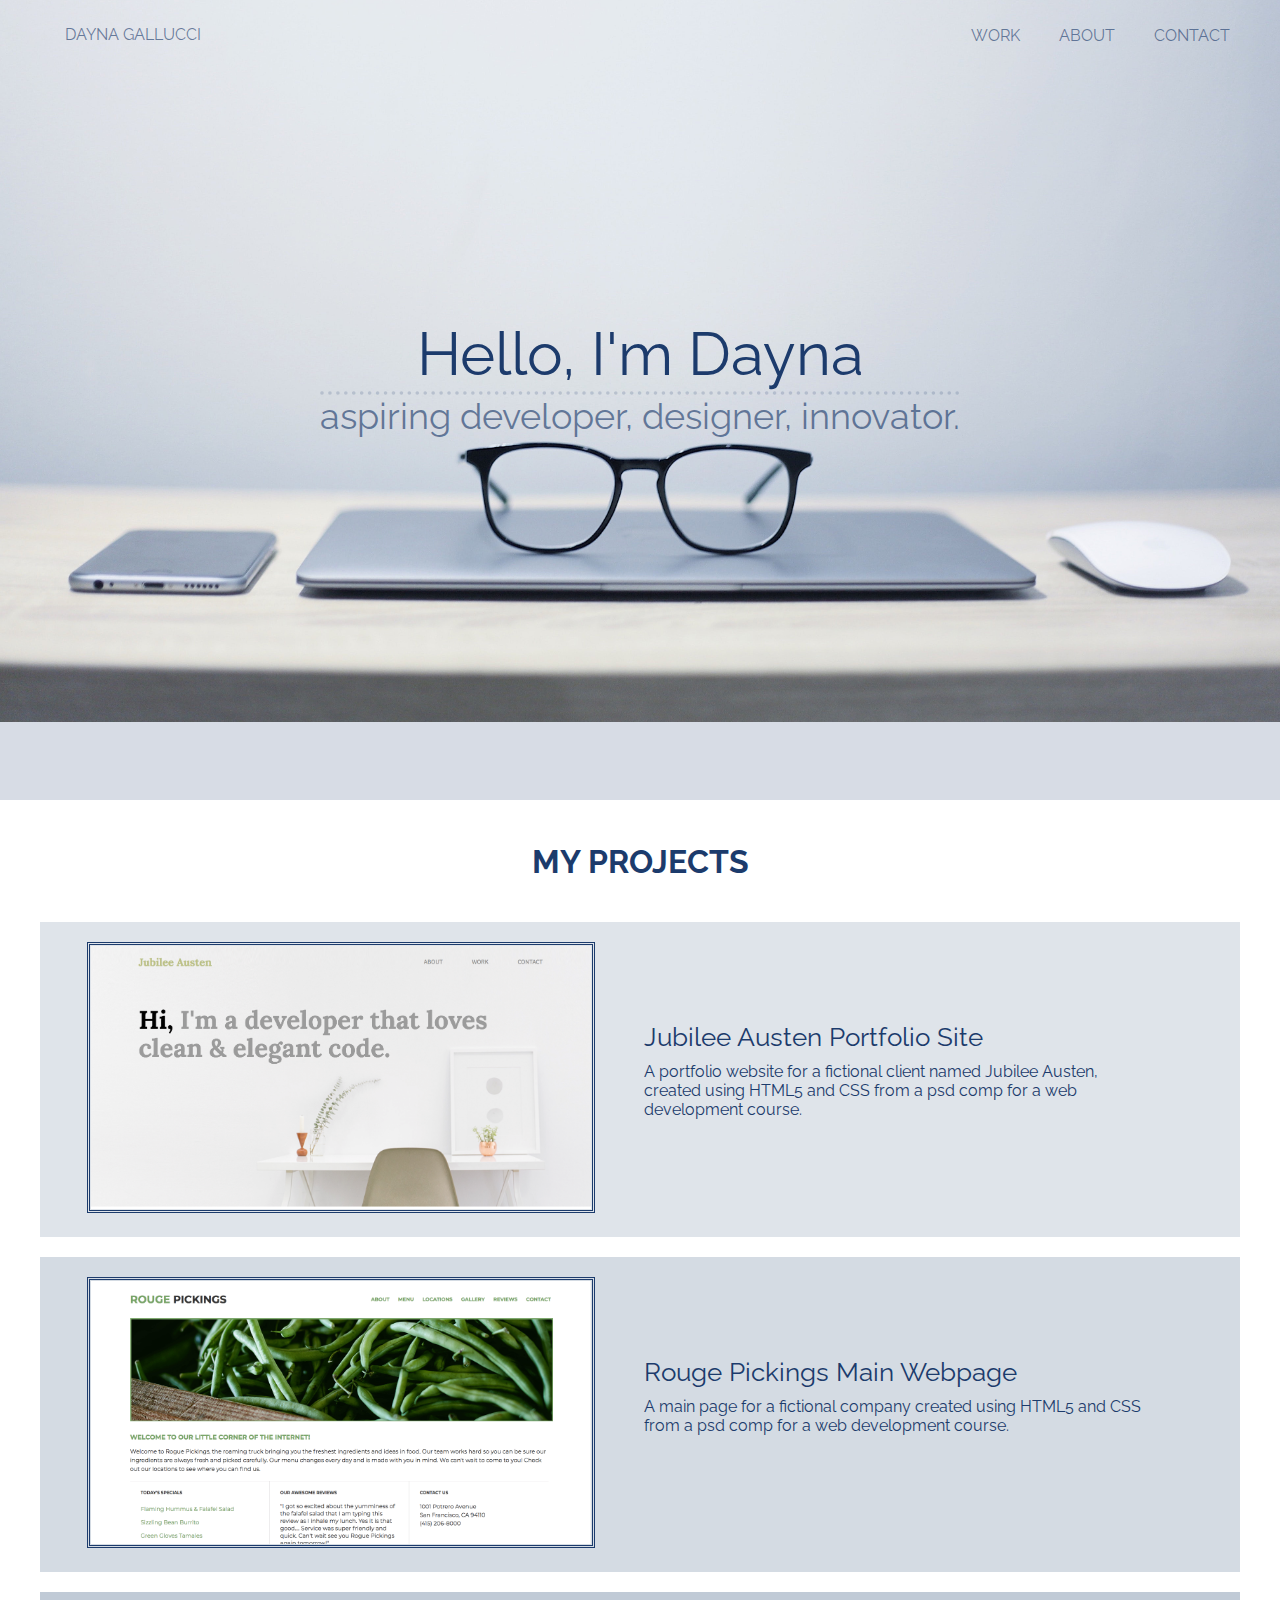
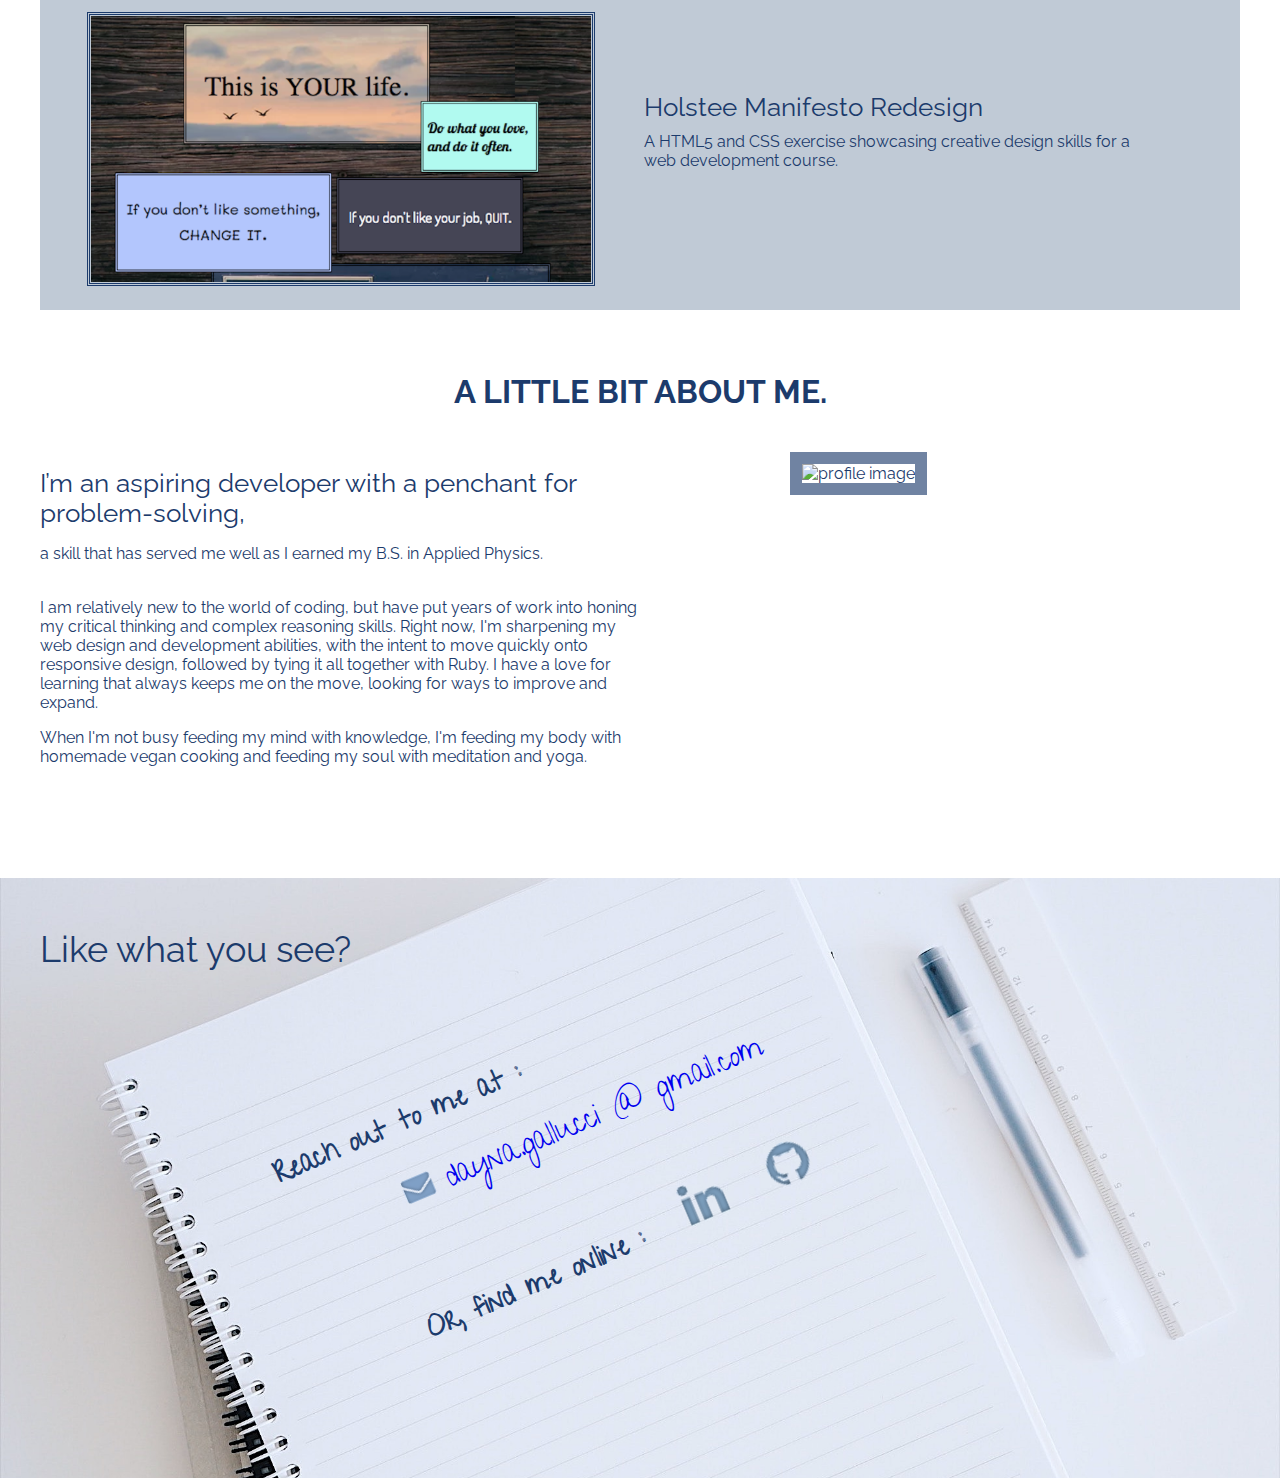
==== index.html @ 98cd7ed3 "initial commit" ====
<!doctype html>
<html lang="en">
    <head>
        <meta charset="utf-8">
        <title>Dayna Gallucci | Portfolio</title>
        <link rel="stylesheet" href="css/normalize.css">
        <link rel="stylesheet" href="css/main.css">
        <link href="https://fonts.googleapis.com/css?family=Raleway:400,700&display=swap" rel="stylesheet">
        <link href="https://fonts.googleapis.com/css?family=Give+You+Glory&display=swap" rel="stylesheet">
    </head>
    <body>
        <header>
            <div class="full-width">
                    <div class="half-width">
                        <h1>Dayna Gallucci</h1>
                    </div>
                    <div class="half-width">
                        <nav>
                            <ul>
                                <li><a href="#work">Work</a></li>
                                <li><a href="#about">About</a></li>
                                <li><a href="#contact">Contact</a></li>
                            </ul>
                        </nav>
                    </div>
                    <h2>Hello, I'm Dayna</h2>
                    <h3>aspiring developer, designer, innovator.</h3>
                </div>
        </header>

        <main>
            <section id="work">
                <h4>My Projects</h4>

                <div class="full-width" id="jubilee">
                    <div class="half-width image">
                        <img src="img/jubilee-image.png" alt="HTML icon" />
                    </div>
                    <div class="half-width description">
                        <h5>Jubilee Austen Portfolio Site</h5>
                        <p>A portfolio website for a fictional client named Jubilee Austen, created using HTML5 and CSS from a psd comp for a web development course.</p>
                    </div>
                </div>

                <div class="full-width" id="rouge">
                    <div class="half-width image">
                        <img src="img/rouge-image.png" alt="HTML icon" />
                    </div>
                    <div class="half-width description">
                        <h5>Rouge Pickings Main Webpage</h5>
                        <p> A main page for a fictional company created using HTML5 and CSS from a psd comp for a web development course.</p>
                    </div>
                </div>

                <div class="full-width" id="holstee">
                    <div class="half-width image">
                        <img src="img/holstee-image.png" alt="HTML icon" />
                    </div>
                    <div class="half-width description">
                        <h5>Holstee Manifesto Redesign</h5>
                        <p>A HTML5 and CSS exercise showcasing creative design skills for a web development course. </p>
                    </div>
                </div>                   
            </section>

            <section id="about">
                <div class="full-width">
                    <h4>A little bit about me.</h4>
                    <div class="half-width">
                        <p><span>I’m an aspiring developer with a penchant for problem-solving, </span></p>
                        <p>a skill that has served me well as I earned my B.S. in Applied Physics.</p>
                        <p><br>I am relatively new to the world of coding, but have put years of work into honing my critical thinking and complex reasoning skills. Right now, I'm sharpening my web design and development abilities, with the intent to move quickly onto responsive design, followed by tying it all together with Ruby. I have a love for learning that always keeps me on the move, looking for ways to improve and expand.</p>
                        <p>When I'm not busy feeding my mind with knowledge, I'm feeding my body with homemade vegan cooking and feeding my soul with meditation and yoga.</p>
                    </div>
                    <div class="half-width">
                        <!--profile image-->
                        <img src="https://images.unsplash.com/photo-1518020382113-a7e8fc38eac9?ixlib=rb-1.2.1&ixid=eyJhcHBfaWQiOjEyMDd9&auto=format&fit=crop&w=500&q=60" alt="profile image" width="250">
                    </div>
                </div>
            </section>    
        </main>

        <footer>
            <div class="full-width">
                <h4>Like what you see?</h4>
                <div class="half-width" id="contact">
                    <h5 id="email-header" >Reach out to me at :</h5>
                    <p><a href="mailto:dayna.gallucci@gmail.com"><img src="img/envelope.png" alt="envelope image" id="envelope" /> dayna.gallucci @ gmail.com </a></p>
                    <ul>
                        <li><h5 id="socialmedia-header" >Or, find me online :</h5>  </li>
                        <li><a href="https://www.linkedin.com/in/dayna-gallucci/" target="_blank"><img src="img/linkedin.png" alt="LinkedIn Logo" /></a></li>
                        <li><a href="https://github.com/dayna253" target="_blank"><img src="img/github.png" alt="GitHub Logo" /></a></li>
                    </ul>
                </div>
            </div>
        </footer>
    </body>
</html>
---- css/main.css ----
/*** BASE STYLES ***/

body{
    font-family: 'Raleway', sans-serif;
    font-weight: normal;
    color: #1c3b6c;
}
#work h4, #about h4{
    clear: both;
    color: #1c3b6c;
    text-align: center;
    text-transform: uppercase;
    font-weight: bold;
    font-size: 32px;
}


/*** GRID ***/

.full-width {
    width: 1200px;
    margin: 0 auto;  
}
.half-width{
    width: 600px;
    float: left;
}
.third-width{
    width: 400px;
    float: left;
}



/* ** HEADER ** */
header {
    height: 800px;
    background: url(../img/hero-image.png) no-repeat 0px -170px #1c3b6c2d;
    background-size: cover;
    /* border: 1px dotted black; */

}
/*name top left corner*/
header h1{
    color: #1c3b6ca1;
    font-size: 16px;
    text-transform: uppercase;
    margin: 0px;
    margin-bottom: 250px;
    padding: 25px;
    font-weight: normal;
    /* border: 1px dotted black; */

} 
/*navigation bar*/
nav {
    float: right; 
    margin: 0px;
    padding: 10px;
    /* border: 1px dotted black; */

}
nav ul li{
    display: inline-block;
}
nav ul li a {
    text-transform: uppercase;
    text-decoration: none;
    font-size: 16px;
    color: #1c3b6ca1;
    padding: 0px 0px 0px 35px;
    margin: 0px;
    /* border: 1px dotted black; */

}
/*main greeting*/
header h2 {
    width: 1200px;
    clear: both;
    /* font-family: 'Open Sans', sans-serif; */
    font-size: 60px;
    font-weight: normal;
    color: #1c3b6c;
    text-align:center;
    margin: 0px;
    margin-bottom: 10px;
    /* border: 1px dotted black; */
}
/*subtitle*/
header h3{
    width: 1200px;
    color: #1c3b6ca1;
    font-size: 36px;
    font-weight: normal;
    text-align:center;
    line-height: 35px;
    margin: 0px;
    text-decoration: overline;
    text-decoration-style: dotted;
    text-decoration-color:#1c3b6c2d;
    /* border: 1px dotted black; */
}


/* ** WORK SECTION ** */

/* full width project divs */
#jubilee, #rouge, #holstee{
    clear: both;
    /* border: 1px dotted black; */
    overflow:auto;
    margin-bottom: 20px;
    background:#dfe4ea;
}
#work #rouge{
    background: #c0cad6af;
}
#work #holstee{
    background: #c0cad6;
}

/* image divs  half widths*/
 #work .image{
    padding: 0px;
    margin-left: -3px;
} 

#work img {
    width: 500px;
    margin: 20px 50px;
    border: 3px double #1c3b6c; 
    padding: 1px;

}

/* project description divs  half widths */
#work .description{
    margin-top: 90px;
    margin-left:-3px;
    /* border: 1px dotted black; */
}
#work h5{
    font-size: 26px;
    margin: 10px;
    font-weight: normal;
    /* border: 1px dotted black; */
}
#work p{
    width: 500px;
    margin: 10px;
    /* border: 1px dotted black; */
}


/* ** ABOUT SECTION ** */
#about{
    /* border: 1px dotted black; */
    height: 500px;
    overflow: auto;
}
#about img{
    border: 12px solid #1c3b6ca1;
    margin-left: 150px;
}
#about span{
    font-size: 26px;
}


/* ** CONTACT/FOOTER ** */

footer{
    background: url(../img/footer-image.png) no-repeat 0px -460px #1c3b6c2d;
    background-size: cover;
    height: 600px;
    /* border: 1px dotted black; */
}
footer h4{
    font-size: 36px;
    font-weight: normal;
    padding-top: 50px;
}

/* text on the page image */
#contact{
    transform: rotate(337deg);
    width:500px;
    margin: 0px 0px 0px 270px;
    font-size: 34px;
    line-height: 10px;
    text-align: right;
    /* other font ideas 'Nothing You Could Do', 'Annie Use Your Telescope' (available on google fonts)*/
    font-family: 'Give You Glory', cursive;
}
#contact #email-header, #socialmedia-header{
    text-align: left;

}

/* email link */
#contact a {
    text-decoration: none;
    font-size: 30px
}

/* online link icons */
#contact ul li{
    display: inline-block;
    padding: 40px 0px;
}
#contact ul img {
    padding-left: 30px;
    width: 45px;
}
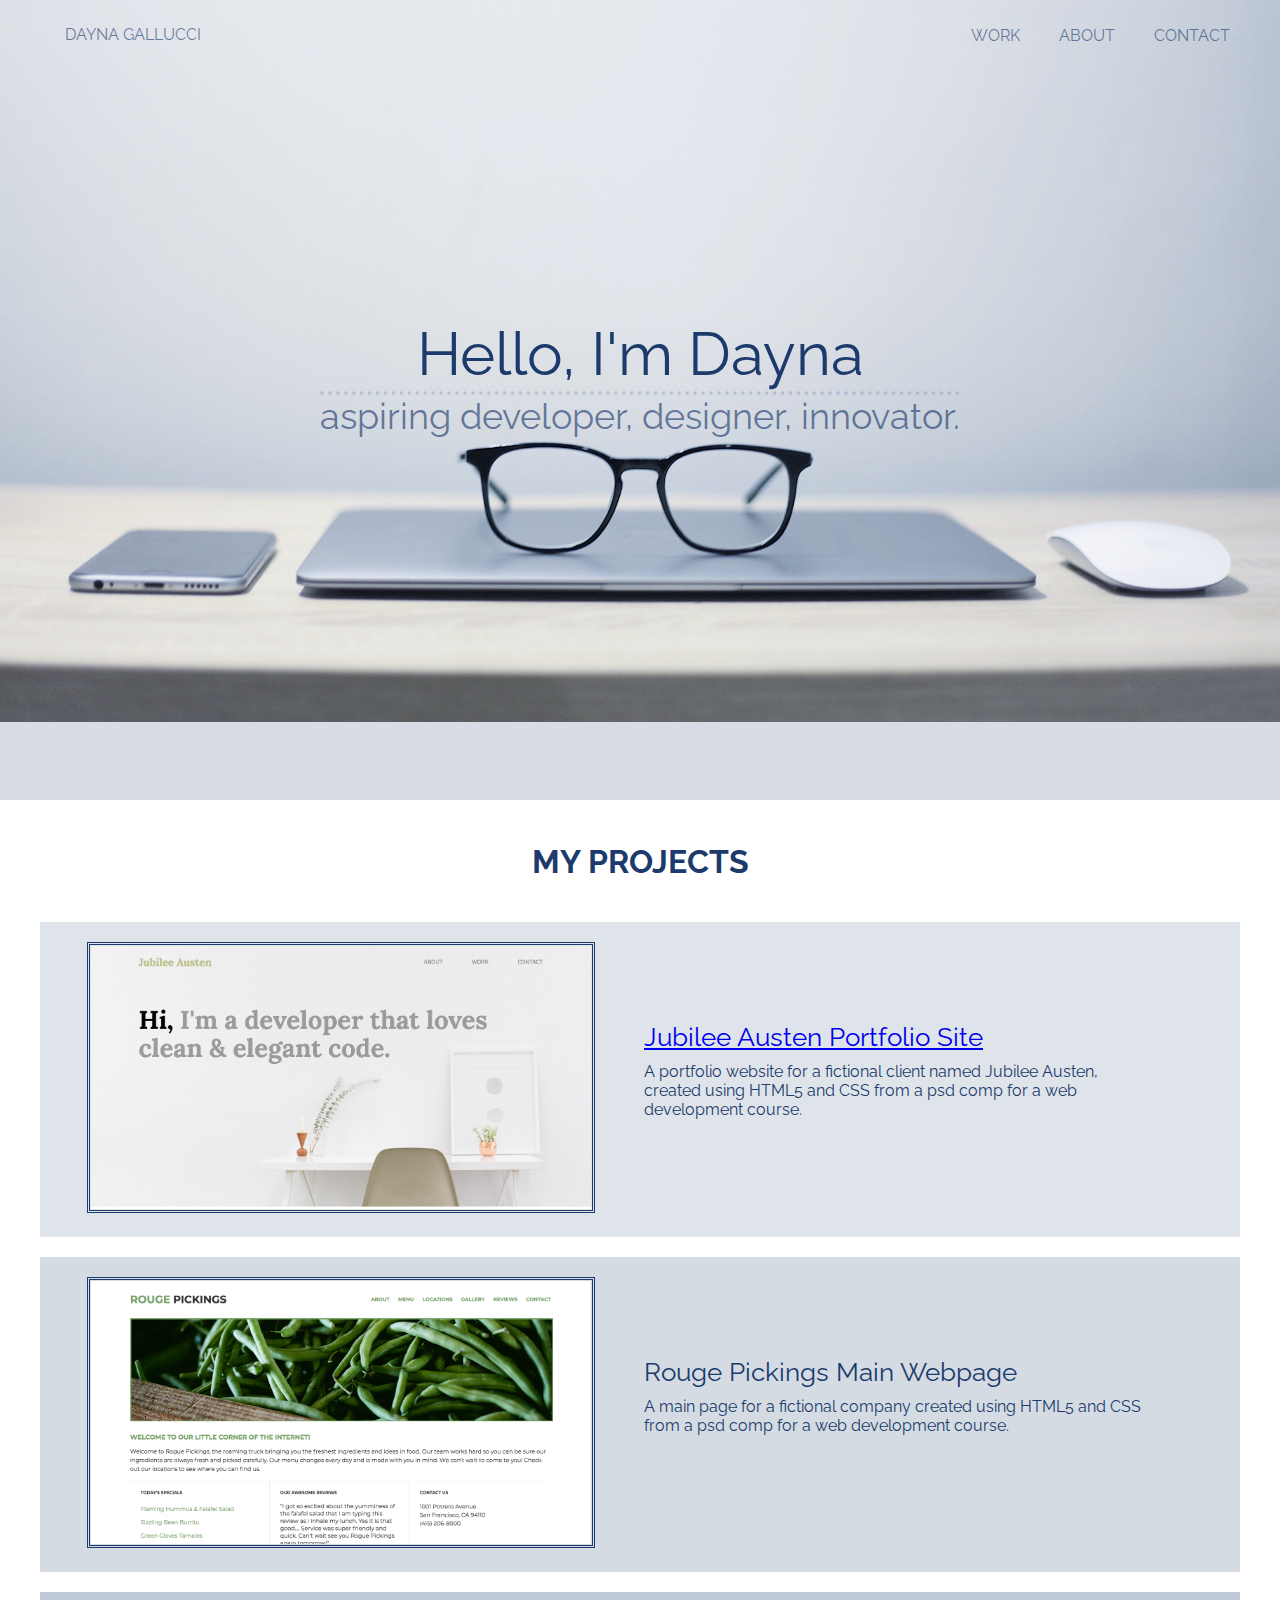
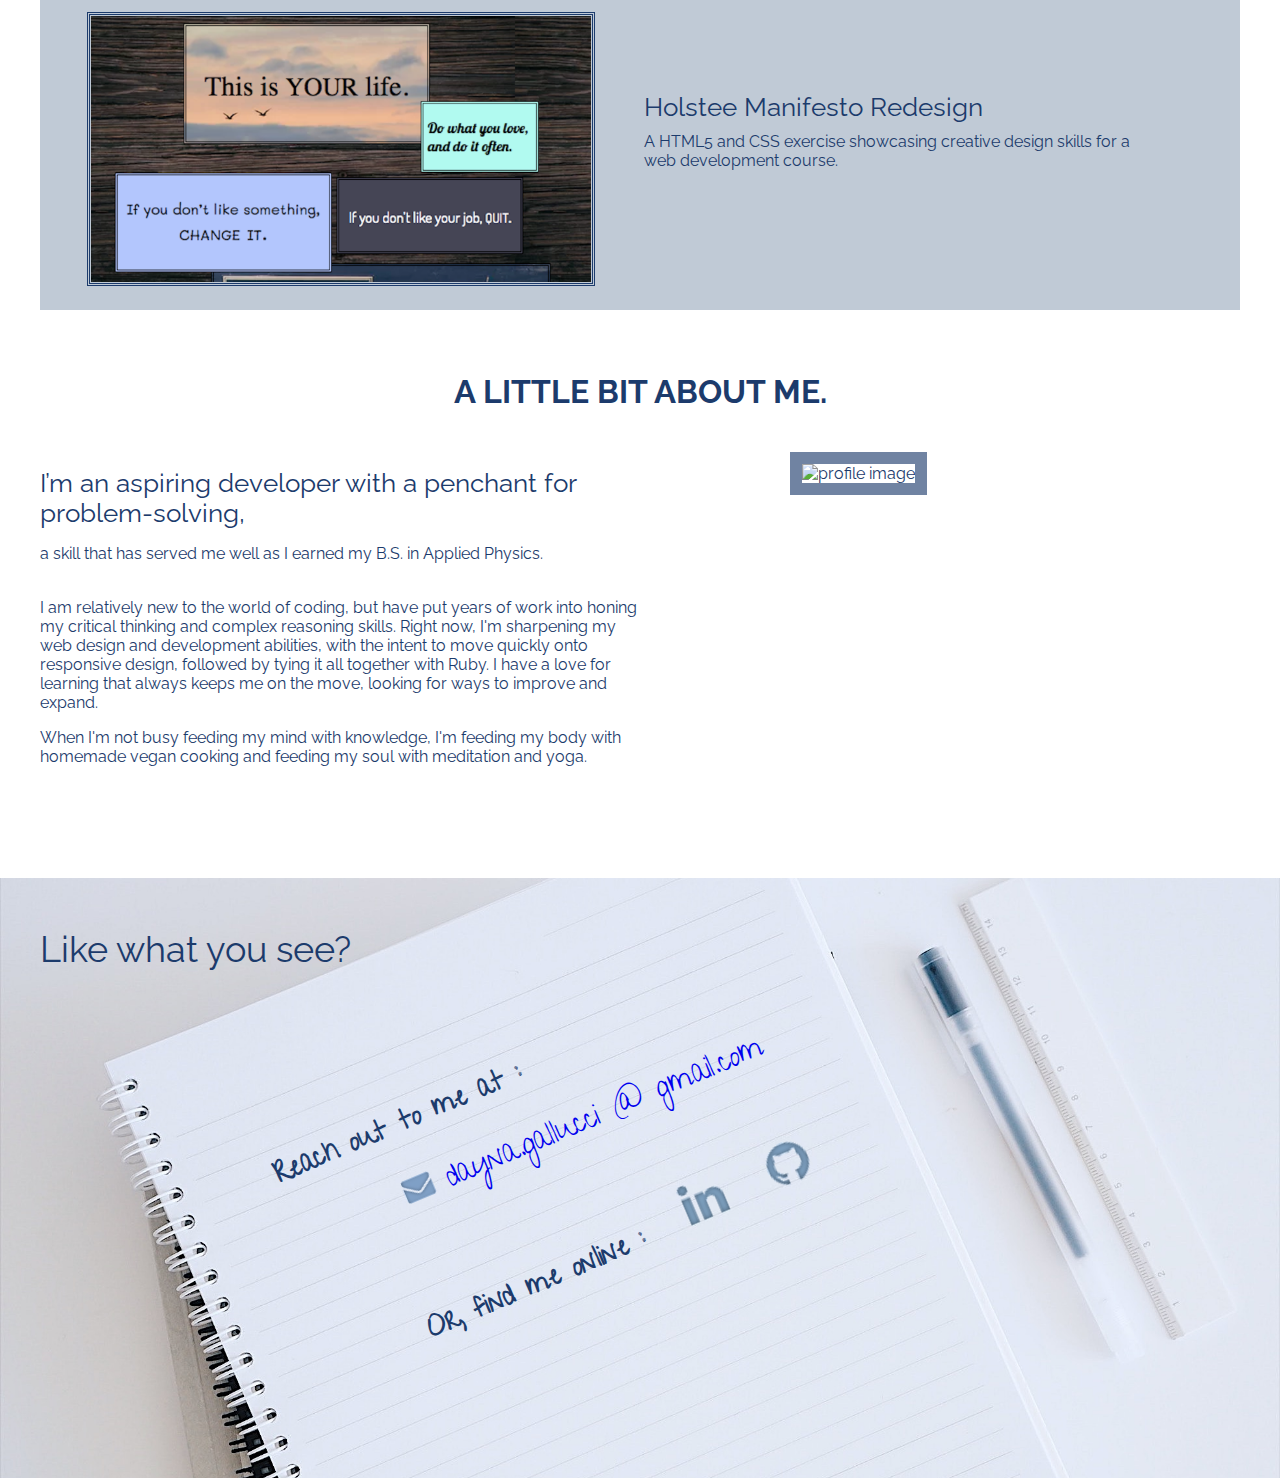
==== commit e0bb20e3: "added jubilee austen page" ====
--- a/index.html
+++ b/index.html
@@ -2,7 +2,7 @@
 <html lang="en">
     <head>
         <meta charset="utf-8">
-        <title>Dayna Gallucci | Portfolio</title>
+        <title>DG | Portfolio</title>
         <link rel="stylesheet" href="css/normalize.css">
         <link rel="stylesheet" href="css/main.css">
         <link href="https://fonts.googleapis.com/css?family=Raleway:400,700&display=swap" rel="stylesheet">
@@ -37,7 +37,7 @@
                         <img src="img/jubilee-image.png" alt="HTML icon" />
                     </div>
                     <div class="half-width description">
-                        <h5>Jubilee Austen Portfolio Site</h5>
+                        <h5><a href="jubilee/index.html"> Jubilee Austen Portfolio Site </a></h5>
                         <p>A portfolio website for a fictional client named Jubilee Austen, created using HTML5 and CSS from a psd comp for a web development course.</p>
                     </div>
                 </div>
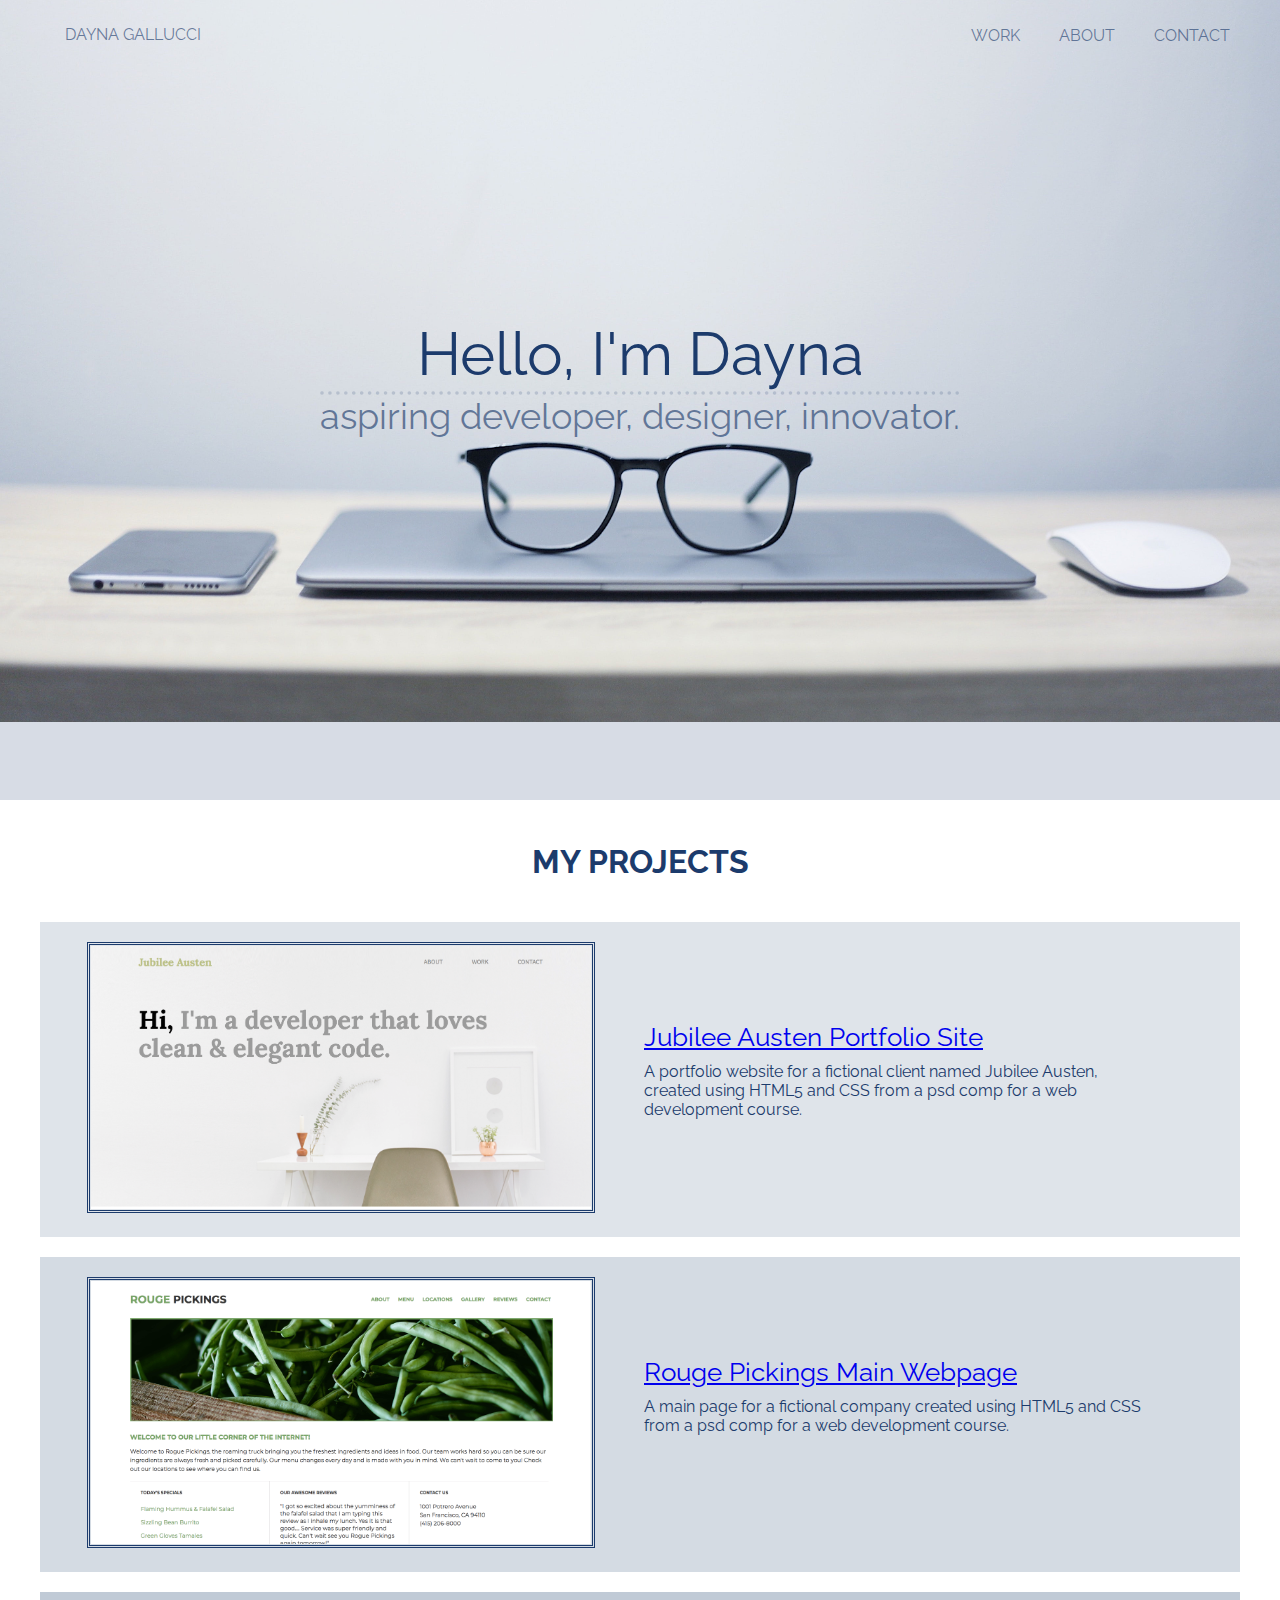
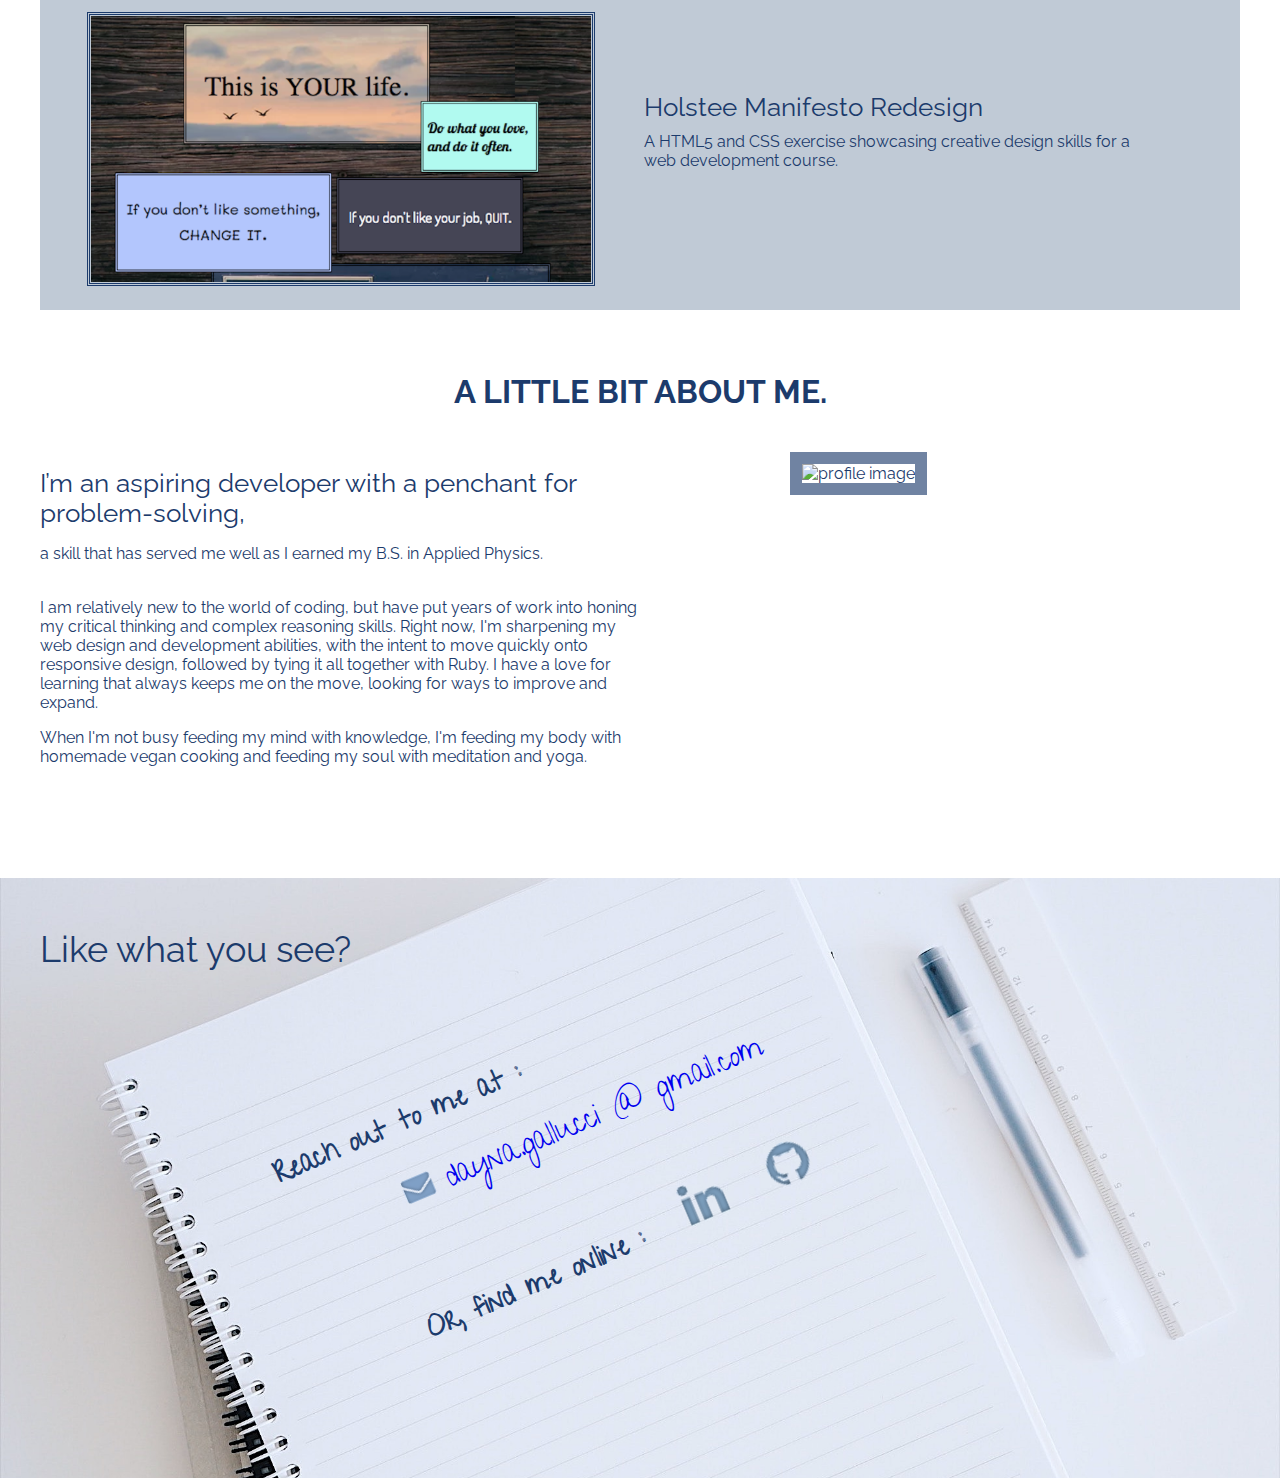
==== commit e216c3ed: "added link to rouge" ====
--- a/index.html
+++ b/index.html
@@ -34,20 +34,20 @@
 
                 <div class="full-width" id="jubilee">
                     <div class="half-width image">
-                        <img src="img/jubilee-image.png" alt="HTML icon" />
+                        <a href="jubilee/index.html" target="_blank"><img src="img/jubilee-image.png" alt="HTML icon" /></a>
                     </div>
                     <div class="half-width description">
-                        <h5><a href="jubilee/index.html"> Jubilee Austen Portfolio Site </a></h5>
+                        <h5><a href="jubilee/index.html" target="_blank"> Jubilee Austen Portfolio Site </a></h5>
                         <p>A portfolio website for a fictional client named Jubilee Austen, created using HTML5 and CSS from a psd comp for a web development course.</p>
                     </div>
                 </div>
 
                 <div class="full-width" id="rouge">
                     <div class="half-width image">
-                        <img src="img/rouge-image.png" alt="HTML icon" />
+                        <a href="rouge/index.html" target="_blank"><img src="img/rouge-image.png" alt="HTML icon" /></a>
                     </div>
                     <div class="half-width description">
-                        <h5>Rouge Pickings Main Webpage</h5>
+                        <h5><a href="rouge/index.html" target="_blank">Rouge Pickings Main Webpage</a></h5>
                         <p> A main page for a fictional company created using HTML5 and CSS from a psd comp for a web development course.</p>
                     </div>
                 </div>
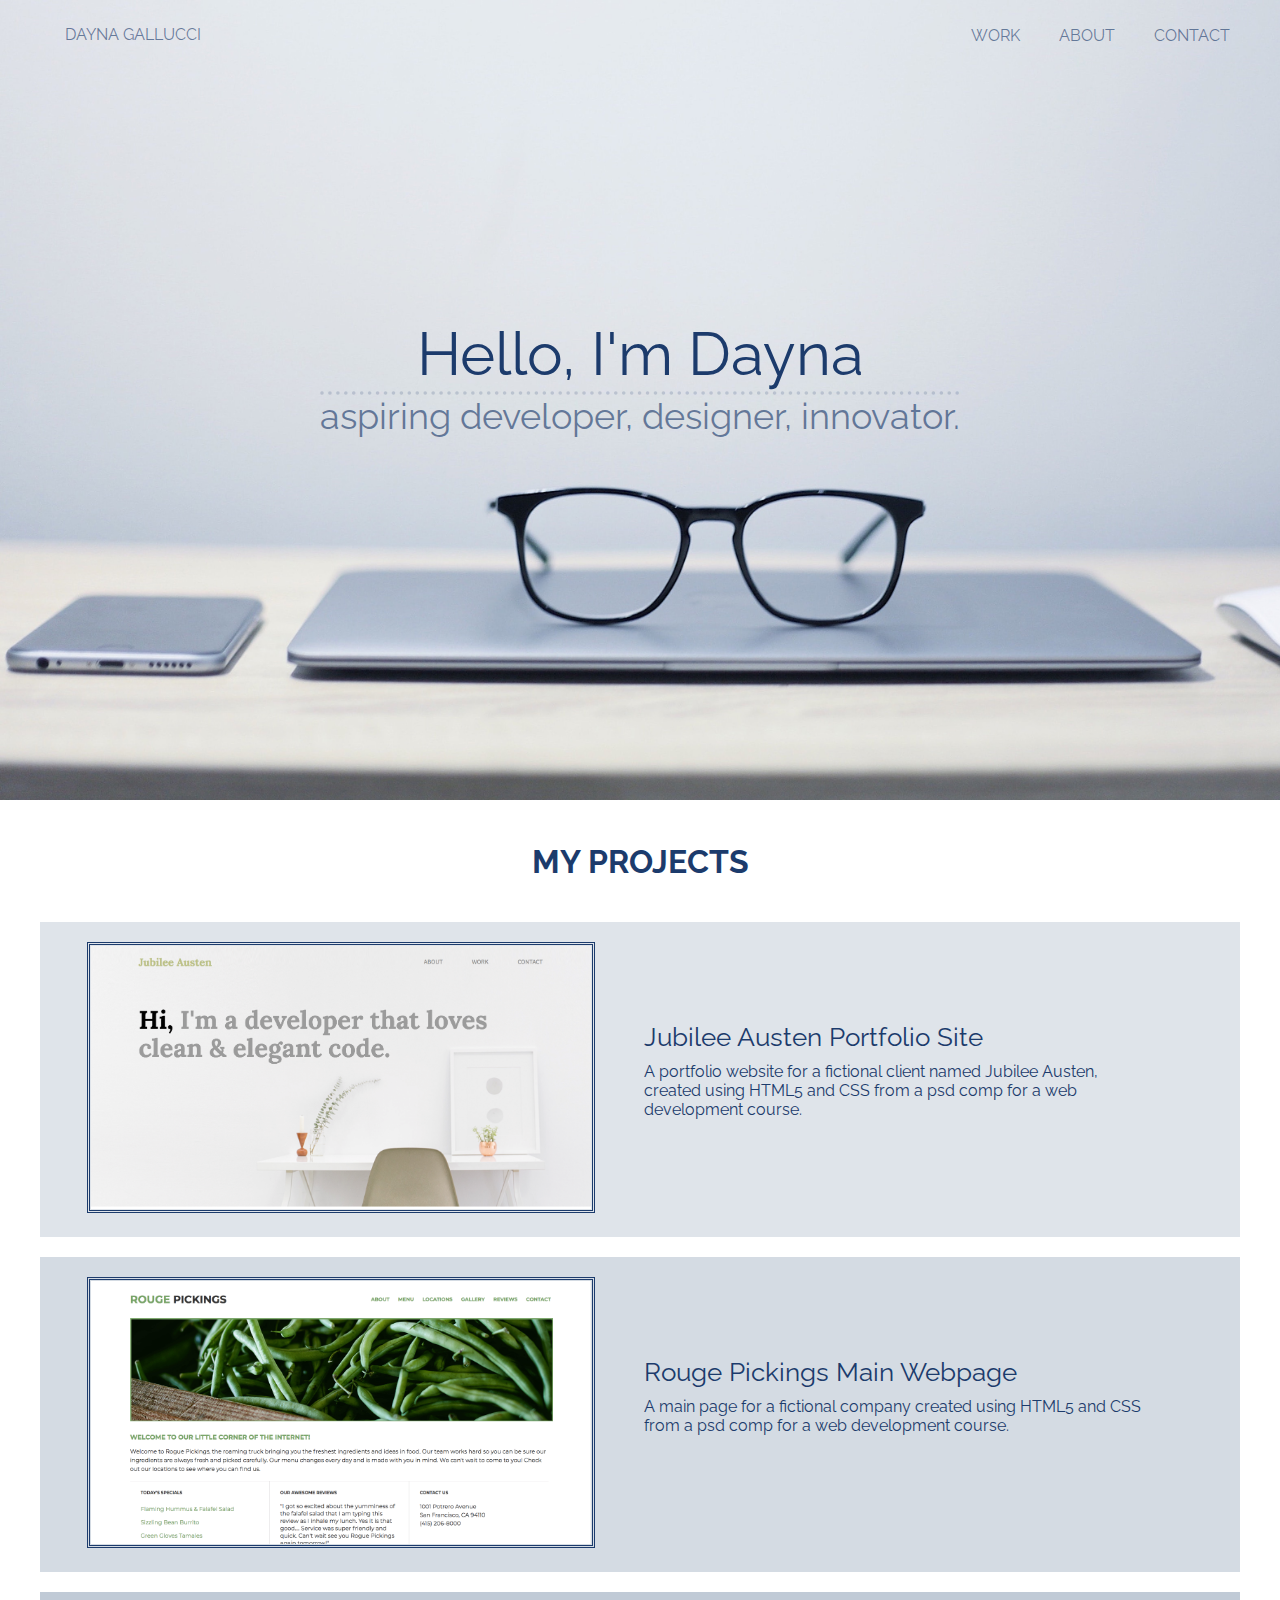
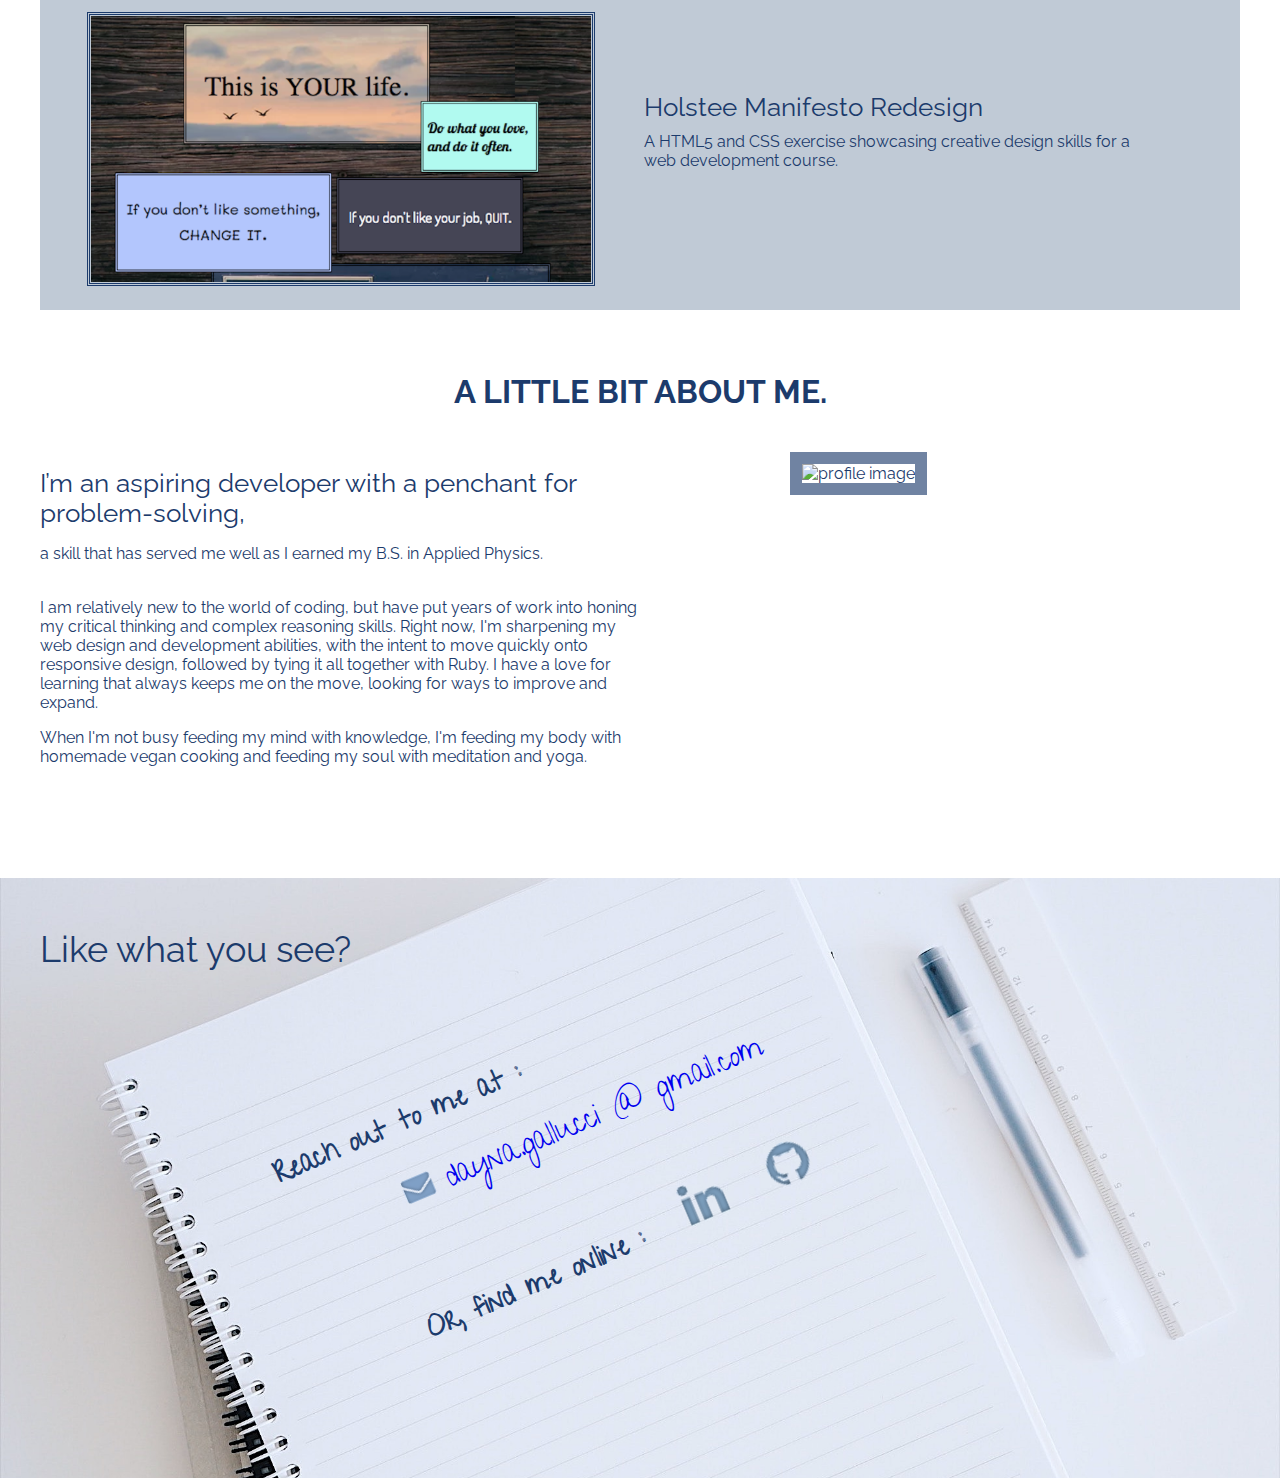
==== commit 14809673: "added holstee and resized hero" ====
--- a/index.html
+++ b/index.html
@@ -54,10 +54,10 @@
 
                 <div class="full-width" id="holstee">
                     <div class="half-width image">
-                        <img src="img/holstee-image.png" alt="HTML icon" />
+                        <a href="holstee/index.html" target="_blank"> <img src="img/holstee-image.png" alt="HTML icon" /></a>
                     </div>
                     <div class="half-width description">
-                        <h5>Holstee Manifesto Redesign</h5>
+                        <a href="holstee/index.html" target="_blank"> <h5>Holstee Manifesto Redesign</h5> </a>
                         <p>A HTML5 and CSS exercise showcasing creative design skills for a web development course. </p>
                     </div>
                 </div>                   
--- a/css/main.css
+++ b/css/main.css
@@ -35,7 +35,7 @@
 /* ** HEADER ** */
 header {
     height: 800px;
-    background: url(../img/hero-image.png) no-repeat 0px -170px #1c3b6c2d;
+    background: url(../img/hero-image.png) no-repeat 0px 0px #1c3b6c2d;
     background-size: cover;
     /* border: 1px dotted black; */
 
@@ -111,6 +111,10 @@
     overflow:auto;
     margin-bottom: 20px;
     background:#dfe4ea;
+}
+#work a {
+    text-decoration: none;
+    color: #1c3b6c;
 }
 #work #rouge{
     background: #c0cad6af;
